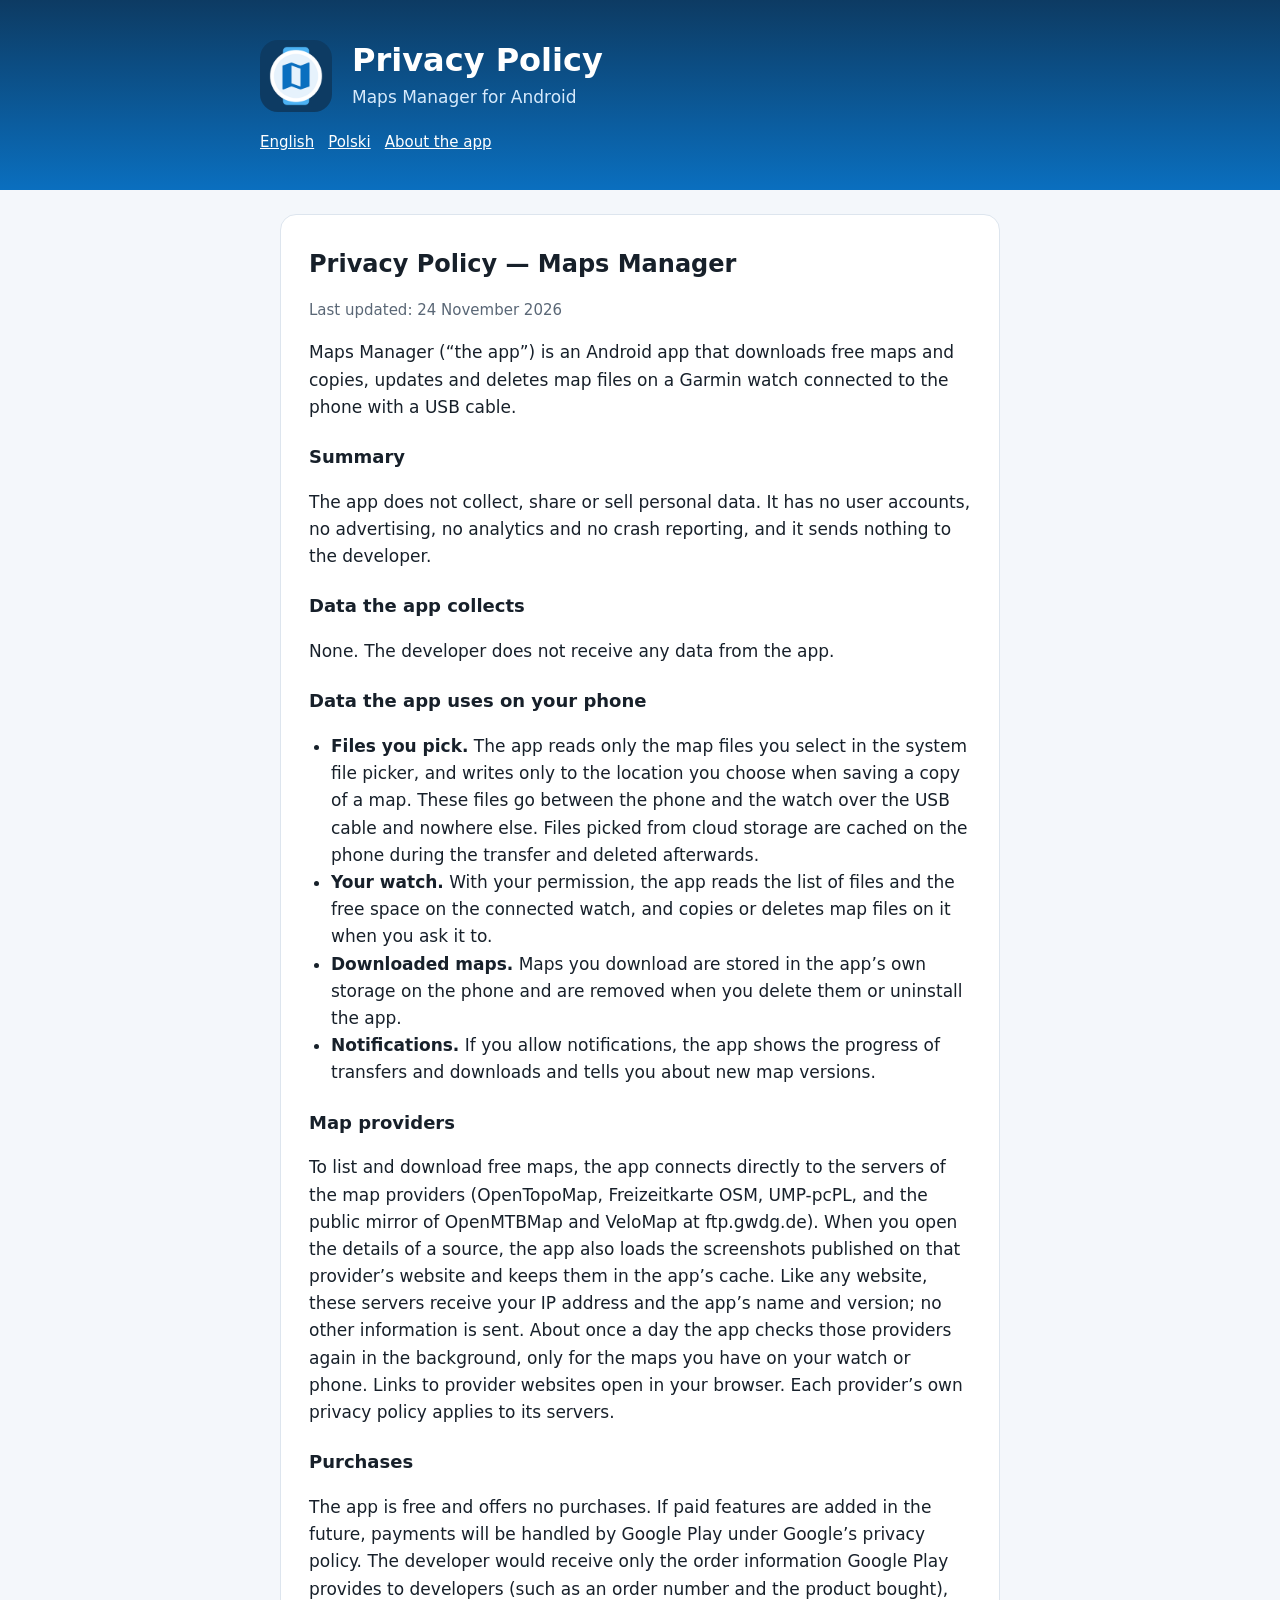
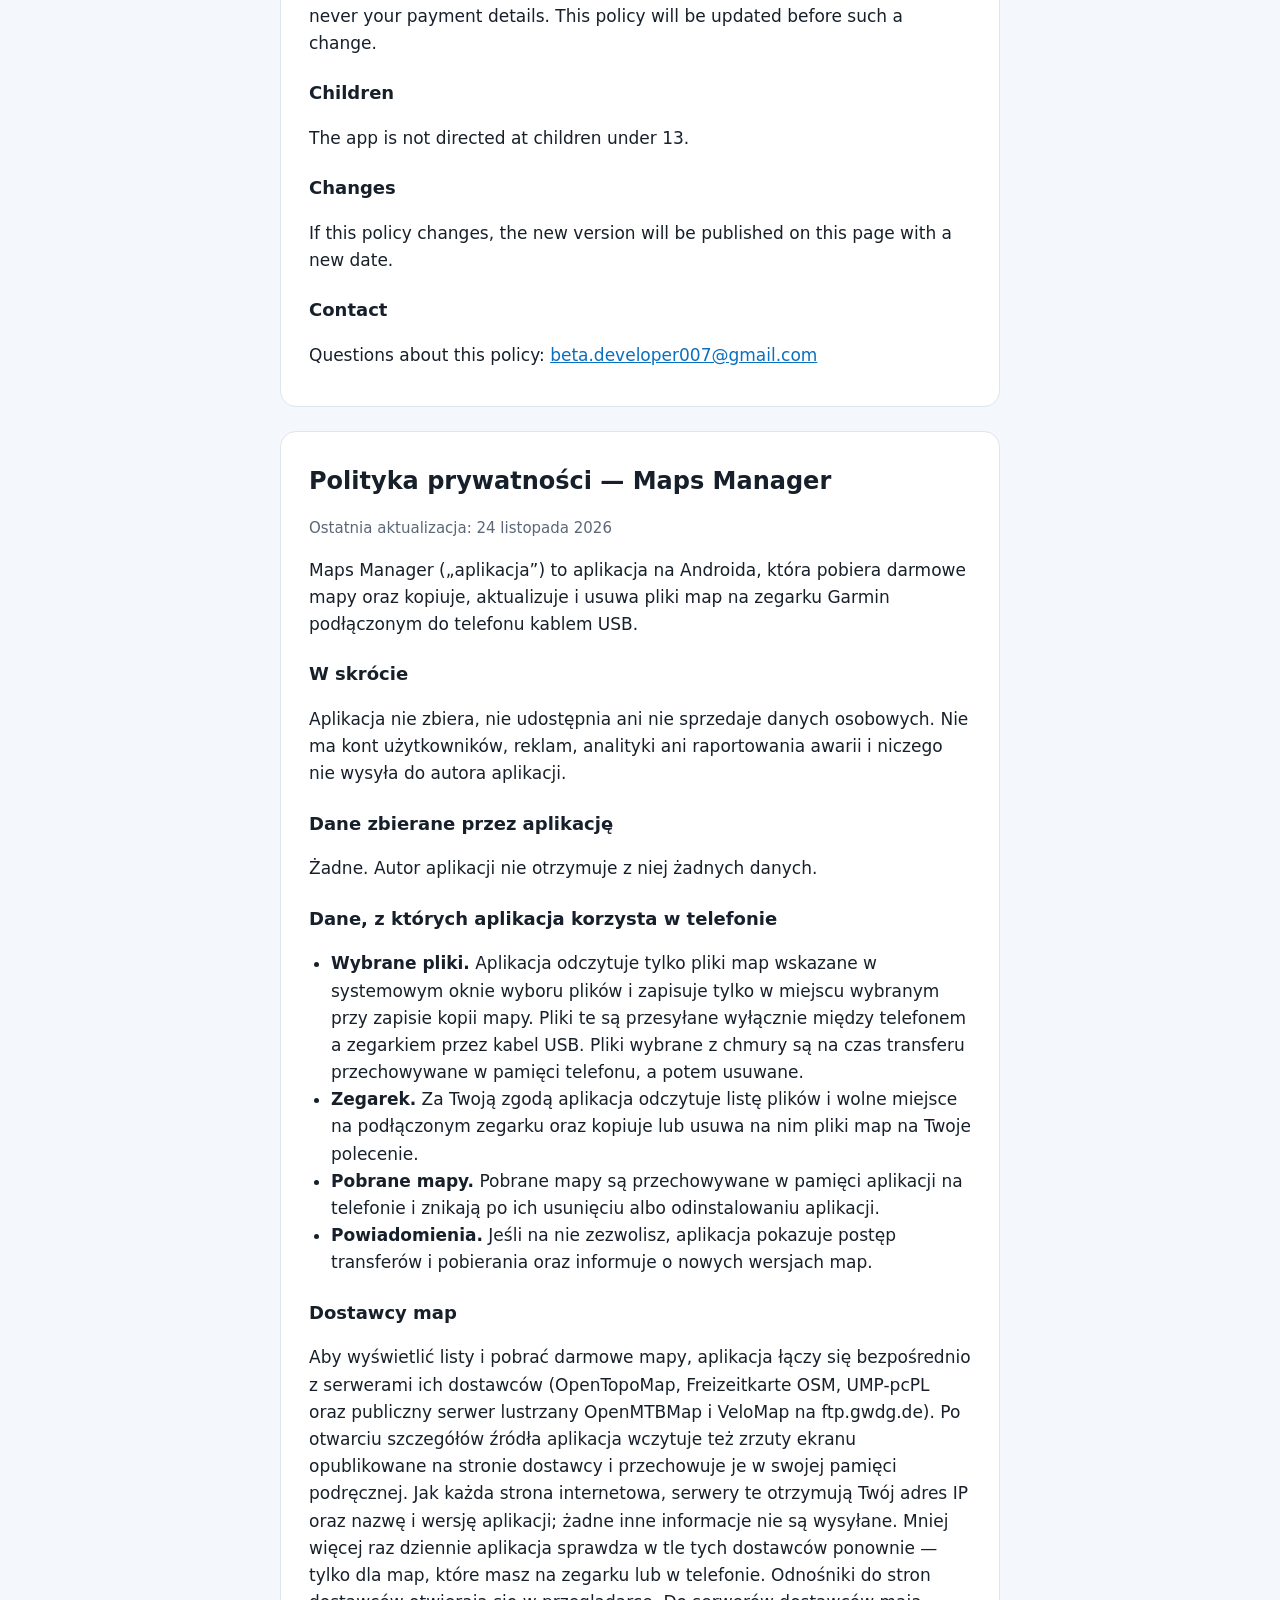
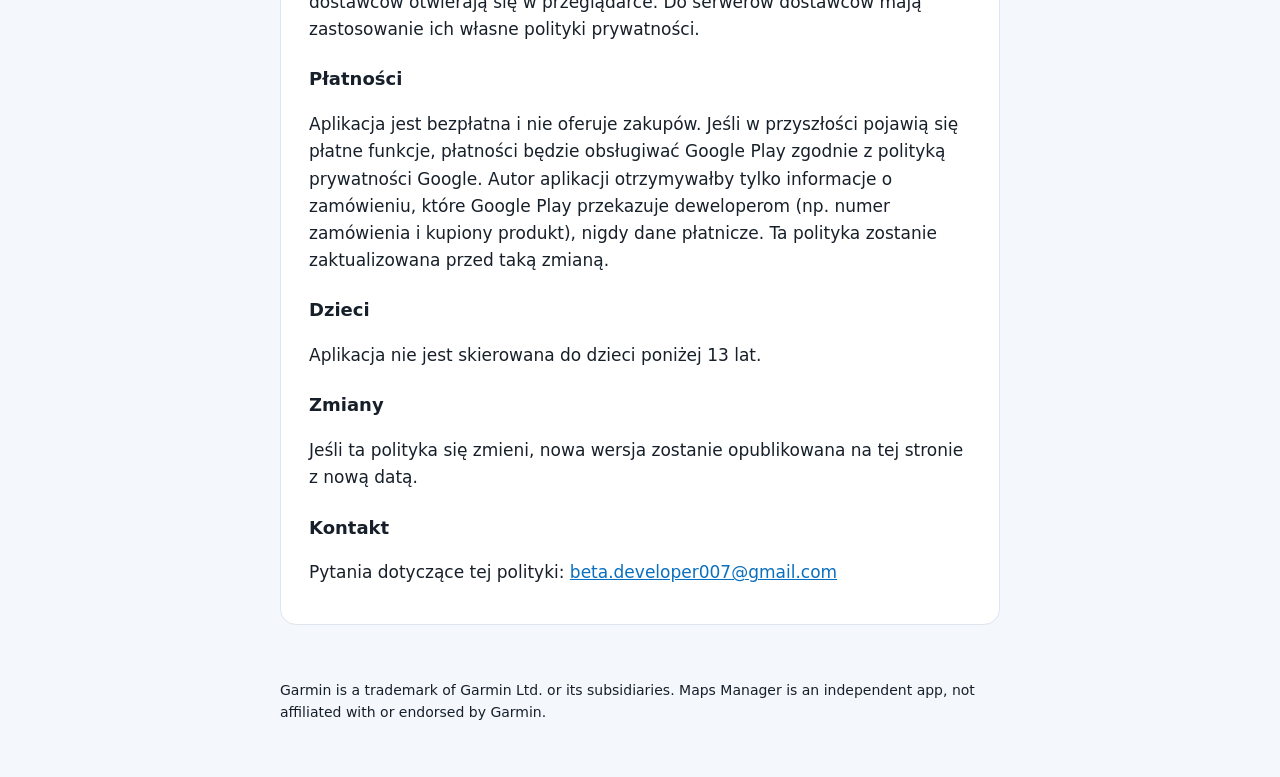
==== privacy/index.html @ bd6fd186 "Add Maps Manager website and privacy policy Co-Authored-By: Claude Opus 5.5 <noreply@anthropic.com>" ====
<!doctype html>
<html lang="en">
<head>
  <meta charset="utf-8">
  <meta name="viewport" content="width=device-width, initial-scale=1">
  <title>Privacy Policy – Maps Manager</title>
  <link rel="icon" href="../favicon.png">
  <link rel="stylesheet" href="../style.css">
</head>
<body>
<header>
  <div class="wrap">
    <div class="brand">
      <img src="../icon.png" alt="">
      <div>
        <h1>Privacy Policy</h1>
        <p>Maps Manager for Android</p>
      </div>
    </div>
    <nav class="lang"><a href="#en">English</a><a href="#pl">Polski</a><a href="../">About the app</a></nav>
  </div>
</header>

<main class="wrap">
  <section id="en" lang="en">
    <h2>Privacy Policy — Maps Manager</h2>
    <p class="date">Last updated: 24 November 2026</p>
    <p>Maps Manager (“the app”) is an Android app that downloads free maps and copies, updates and deletes map
      files on a Garmin watch connected to the phone with a USB cable.</p>

    <h3>Summary</h3>
    <p>The app does not collect, share or sell personal data. It has no user accounts, no advertising, no analytics
      and no crash reporting, and it sends nothing to the developer.</p>

    <h3>Data the app collects</h3>
    <p>None. The developer does not receive any data from the app.</p>

    <h3>Data the app uses on your phone</h3>
    <ul>
      <li><strong>Files you pick.</strong> The app reads only the map files you select in the system file picker,
        and writes only to the location you choose when saving a copy of a map. These files go between the phone and
        the watch over the USB cable and nowhere else. Files picked from cloud storage are cached on the phone during
        the transfer and deleted afterwards.</li>
      <li><strong>Your watch.</strong> With your permission, the app reads the list of files and the free space on the
        connected watch, and copies or deletes map files on it when you ask it to.</li>
      <li><strong>Downloaded maps.</strong> Maps you download are stored in the app’s own storage on the phone and are
        removed when you delete them or uninstall the app.</li>
      <li><strong>Notifications.</strong> If you allow notifications, the app shows the progress of transfers and
        downloads and tells you about new map versions.</li>
    </ul>

    <h3>Map providers</h3>
    <p>To list and download free maps, the app connects directly to the servers of the map providers (OpenTopoMap,
      Freizeitkarte OSM, UMP-pcPL, and the public mirror of OpenMTBMap and VeloMap at ftp.gwdg.de). When you open the
      details of a source, the app also loads the screenshots published on that provider’s website and keeps them in
      the app’s cache. Like any website, these servers receive your IP address and the app’s name and version; no other
      information is sent. About once a day the app checks those providers again in the background, only for the maps
      you have on your watch or phone. Links to provider websites open in your browser. Each provider’s own privacy
      policy applies to its servers.</p>

    <h3>Purchases</h3>
    <p>The app is free and offers no purchases. If paid features are added in the future, payments will be handled by
      Google Play under Google’s privacy policy. The developer would receive only the order information Google Play
      provides to developers (such as an order number and the product bought), never your payment details. This policy
      will be updated before such a change.</p>

    <h3>Children</h3>
    <p>The app is not directed at children under 13.</p>

    <h3>Changes</h3>
    <p>If this policy changes, the new version will be published on this page with a new date.</p>

    <h3>Contact</h3>
    <p>Questions about this policy: <a href="mailto:beta.developer007@gmail.com">beta.developer007@gmail.com</a></p>
  </section>

  <section id="pl" lang="pl">
    <h2>Polityka prywatności — Maps Manager</h2>
    <p class="date">Ostatnia aktualizacja: 24 listopada 2026</p>
    <p>Maps Manager („aplikacja”) to aplikacja na Androida, która pobiera darmowe mapy oraz kopiuje, aktualizuje
      i usuwa pliki map na zegarku Garmin podłączonym do telefonu kablem USB.</p>

    <h3>W skrócie</h3>
    <p>Aplikacja nie zbiera, nie udostępnia ani nie sprzedaje danych osobowych. Nie ma kont użytkowników, reklam,
      analityki ani raportowania awarii i niczego nie wysyła do autora aplikacji.</p>

    <h3>Dane zbierane przez aplikację</h3>
    <p>Żadne. Autor aplikacji nie otrzymuje z niej żadnych danych.</p>

    <h3>Dane, z których aplikacja korzysta w telefonie</h3>
    <ul>
      <li><strong>Wybrane pliki.</strong> Aplikacja odczytuje tylko pliki map wskazane w systemowym oknie wyboru plików
        i zapisuje tylko w miejscu wybranym przy zapisie kopii mapy. Pliki te są przesyłane wyłącznie między telefonem
        a zegarkiem przez kabel USB. Pliki wybrane z chmury są na czas transferu przechowywane w pamięci telefonu,
        a potem usuwane.</li>
      <li><strong>Zegarek.</strong> Za Twoją zgodą aplikacja odczytuje listę plików i wolne miejsce na podłączonym
        zegarku oraz kopiuje lub usuwa na nim pliki map na Twoje polecenie.</li>
      <li><strong>Pobrane mapy.</strong> Pobrane mapy są przechowywane w pamięci aplikacji na telefonie i znikają po ich
        usunięciu albo odinstalowaniu aplikacji.</li>
      <li><strong>Powiadomienia.</strong> Jeśli na nie zezwolisz, aplikacja pokazuje postęp transferów i pobierania oraz
        informuje o nowych wersjach map.</li>
    </ul>

    <h3>Dostawcy map</h3>
    <p>Aby wyświetlić listy i pobrać darmowe mapy, aplikacja łączy się bezpośrednio z serwerami ich dostawców
      (OpenTopoMap, Freizeitkarte OSM, UMP-pcPL oraz publiczny serwer lustrzany OpenMTBMap i VeloMap na ftp.gwdg.de).
      Po otwarciu szczegółów źródła aplikacja wczytuje też zrzuty ekranu opublikowane na stronie dostawcy
      i przechowuje je w swojej pamięci podręcznej. Jak każda strona internetowa, serwery te otrzymują Twój adres IP
      oraz nazwę i wersję aplikacji; żadne inne informacje nie są wysyłane. Mniej więcej raz dziennie aplikacja
      sprawdza w tle tych dostawców ponownie — tylko dla map, które masz na zegarku lub w telefonie. Odnośniki do
      stron dostawców otwierają się w przeglądarce. Do serwerów dostawców mają zastosowanie ich własne polityki
      prywatności.</p>

    <h3>Płatności</h3>
    <p>Aplikacja jest bezpłatna i nie oferuje zakupów. Jeśli w przyszłości pojawią się płatne funkcje, płatności będzie
      obsługiwać Google Play zgodnie z polityką prywatności Google. Autor aplikacji otrzymywałby tylko informacje
      o zamówieniu, które Google Play przekazuje deweloperom (np. numer zamówienia i kupiony produkt), nigdy dane
      płatnicze. Ta polityka zostanie zaktualizowana przed taką zmianą.</p>

    <h3>Dzieci</h3>
    <p>Aplikacja nie jest skierowana do dzieci poniżej 13 lat.</p>

    <h3>Zmiany</h3>
    <p>Jeśli ta polityka się zmieni, nowa wersja zostanie opublikowana na tej stronie z nową datą.</p>

    <h3>Kontakt</h3>
    <p>Pytania dotyczące tej polityki: <a href="mailto:beta.developer007@gmail.com">beta.developer007@gmail.com</a></p>
  </section>
</main>

<footer class="wrap">
  <p>Garmin is a trademark of Garmin Ltd. or its subsidiaries. Maps Manager is an independent app, not affiliated with
    or endorsed by Garmin.</p>
</footer>
</body>
</html>
---- style.css ----
:root {
  --bg: #f4f7fb;
  --card: #ffffff;
  --text: #17202a;
  --muted: #5a6776;
  --accent: #0a6fbf;
  --line: #dde5ee;
  color-scheme: light dark;
}

@media (prefers-color-scheme: dark) {
  :root {
    --bg: #0e141b;
    --card: #17202a;
    --text: #e8eef5;
    --muted: #9aa8b7;
    --accent: #6cb8f5;
    --line: #2a3644;
  }
}

* { box-sizing: border-box; }

body {
  margin: 0;
  background: var(--bg);
  color: var(--text);
  font: 17px/1.6 system-ui, -apple-system, "Segoe UI", Roboto, "Noto Sans", sans-serif;
}

header {
  background: linear-gradient(180deg, #0d3b63, #0a6fbf);
  color: #fff;
  padding: 40px 20px 36px;
}

header .brand { display: flex; align-items: center; gap: 20px; }
header img { width: 72px; height: 72px; border-radius: 18px; flex: none; }
header h1 { margin: 0; font-size: 32px; line-height: 1.2; }
header p { margin: 4px 0 0; color: #d6eafc; }
header a { color: #fff; }

.wrap { max-width: 760px; margin: 0 auto; }

nav.lang { margin-top: 18px; font-size: 15px; }
nav.lang a { color: #fff; margin-right: 14px; }

main { padding: 24px 20px 8px; }

section {
  background: var(--card);
  border: 1px solid var(--line);
  border-radius: 16px;
  padding: 8px 28px 20px;
  margin-bottom: 24px;
}

h2 { font-size: 24px; margin: 22px 0 8px; }
h3 { font-size: 18px; margin: 22px 0 4px; }
p, li { color: var(--text); }
.muted, .date { color: var(--muted); font-size: 15px; }
ul { padding-left: 22px; }
a { color: var(--accent); }

footer {
  padding: 8px 20px 40px;
  color: var(--muted);
  font-size: 14px;
}
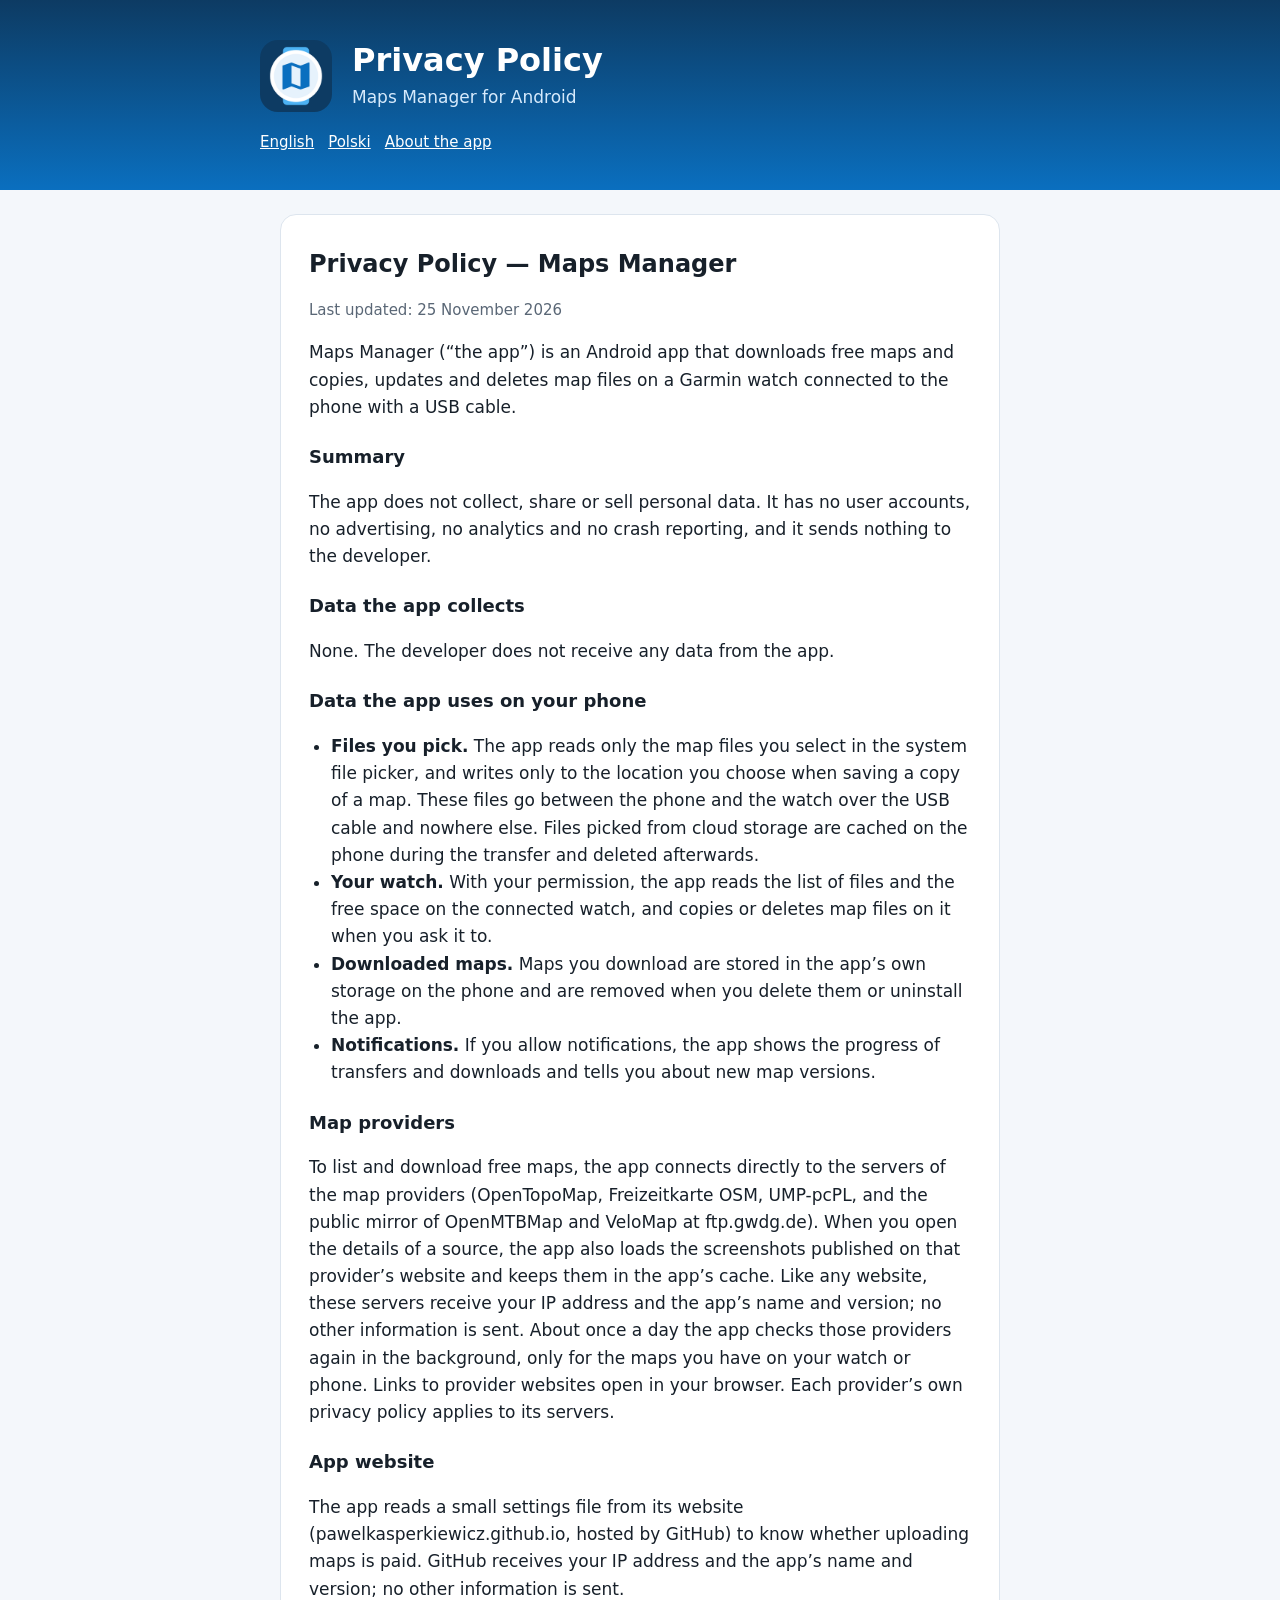
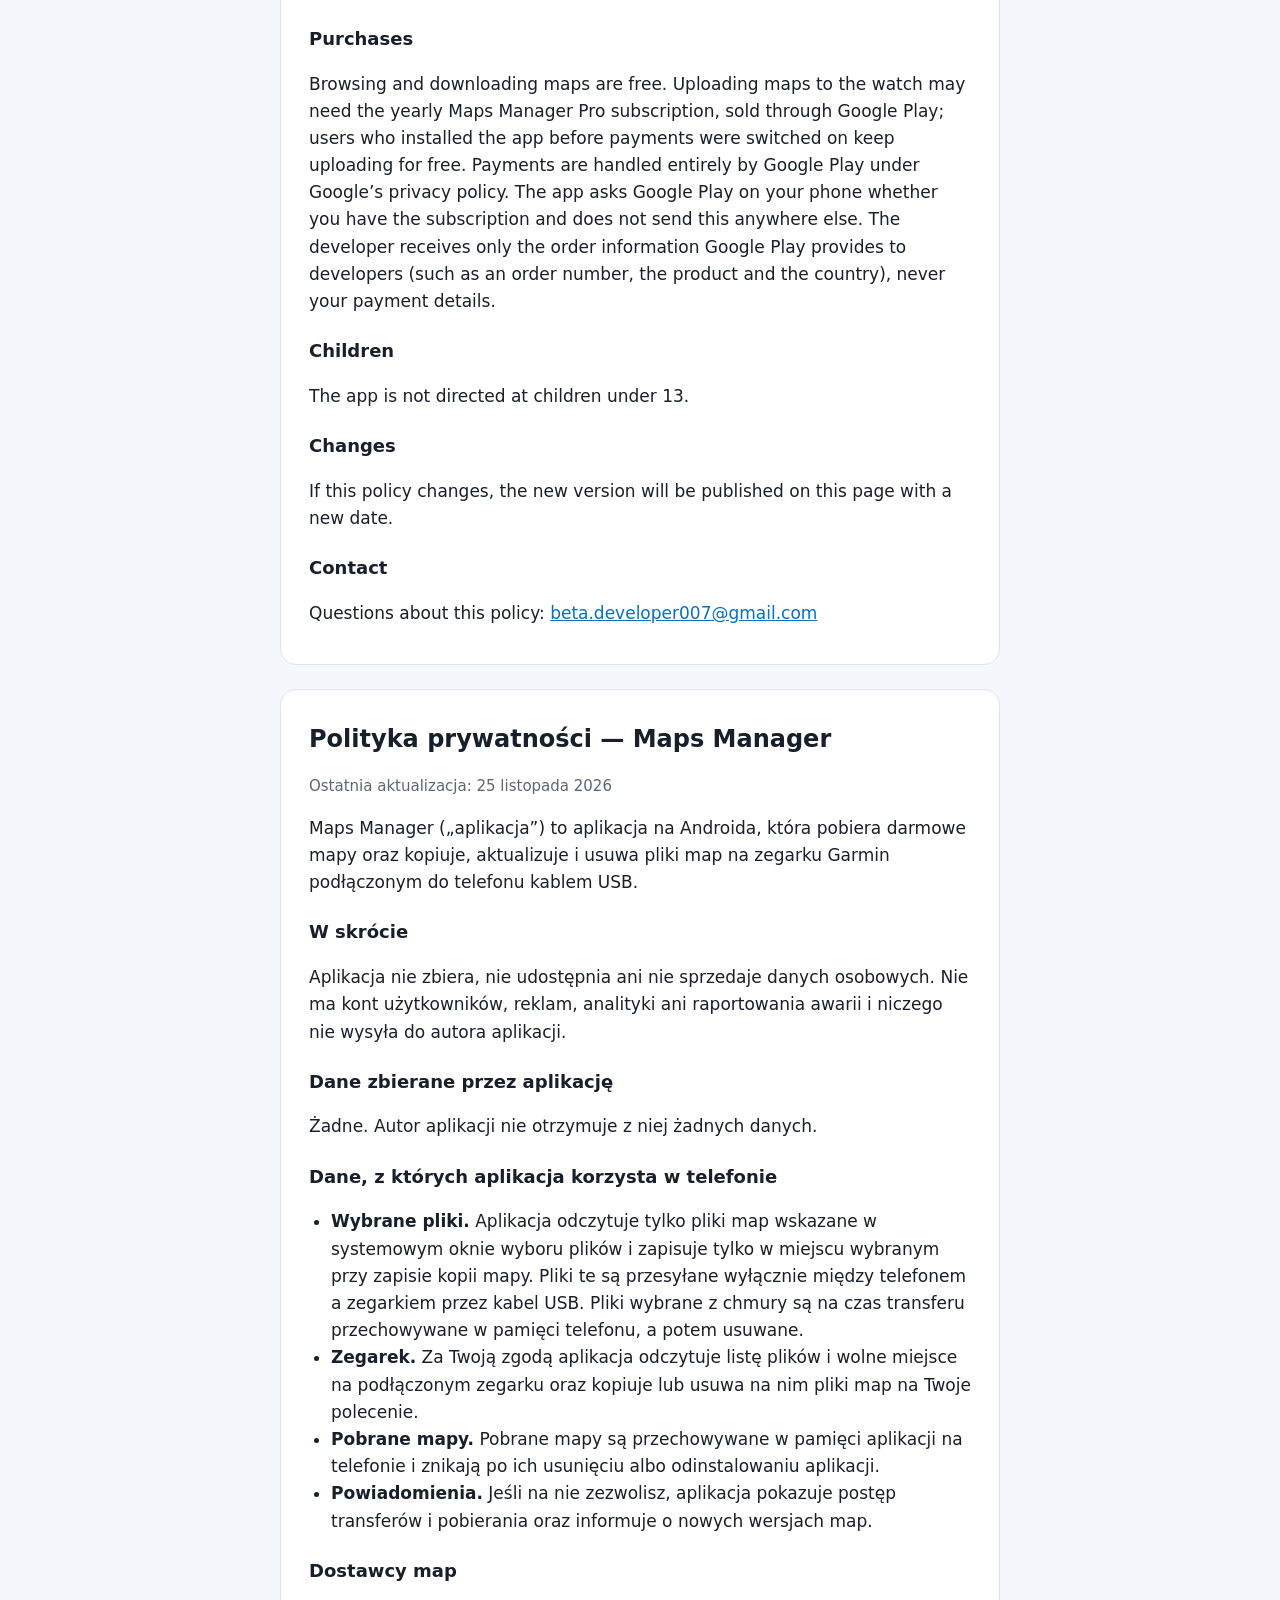
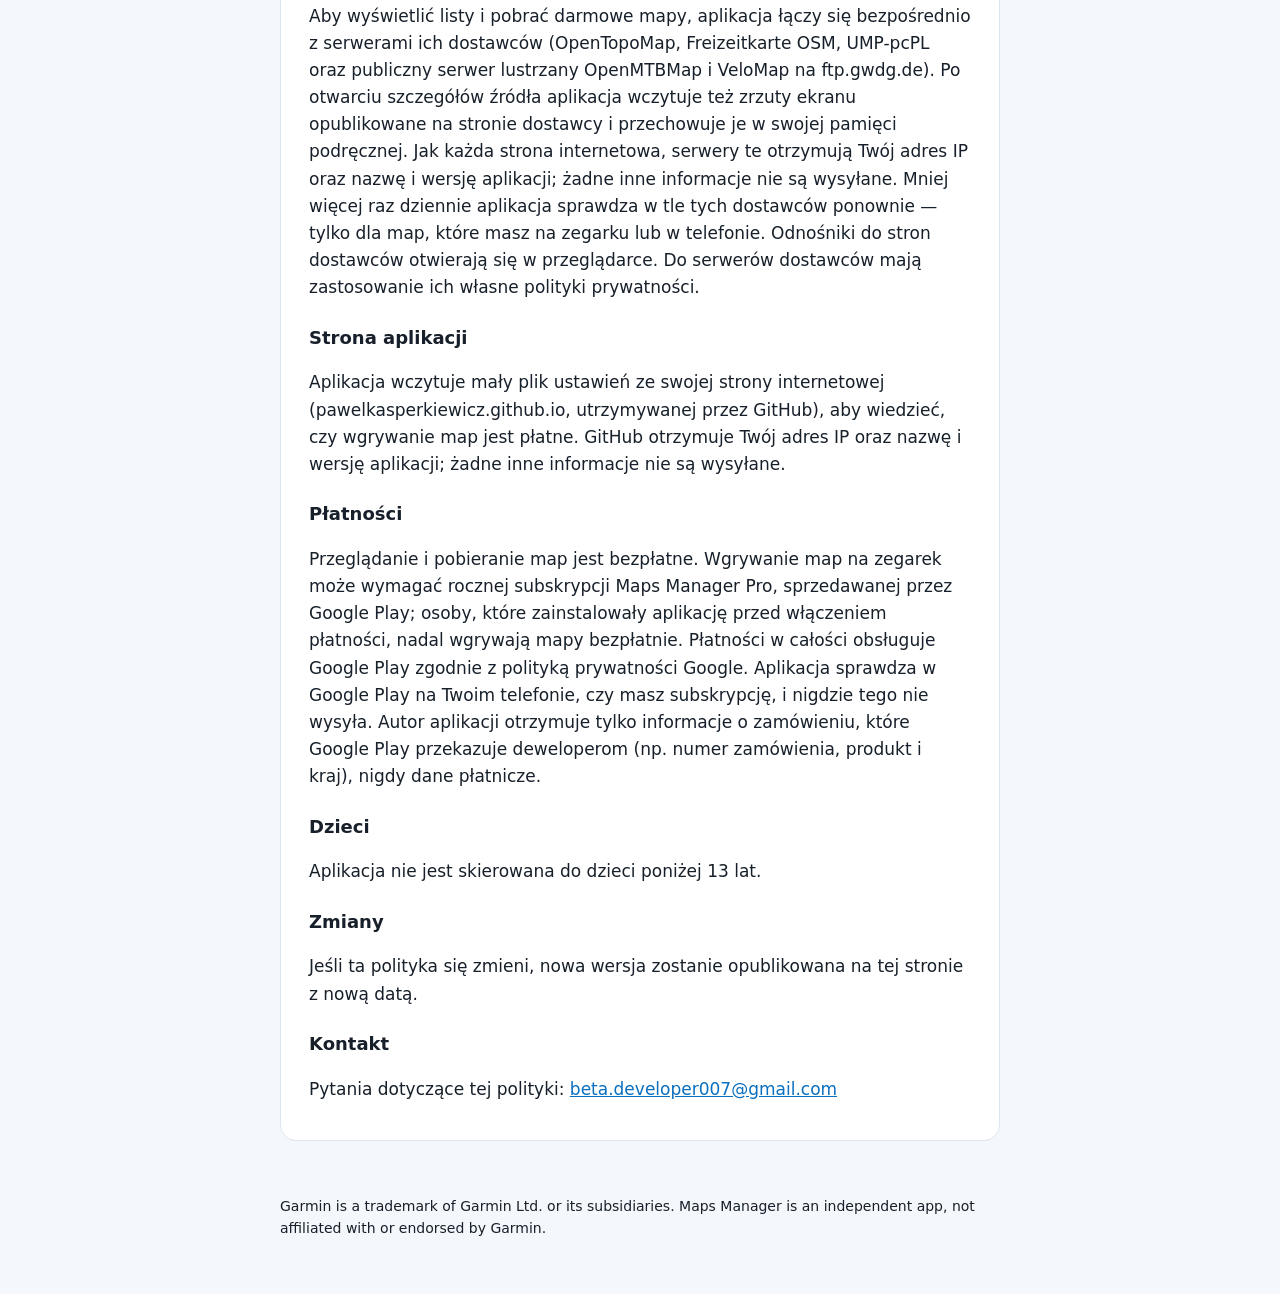
==== commit 9aaba42e: "Describe the settings file and the subscription in the privacy policy Co-Authored-By: Claude Opus 5." ====
--- a/privacy/index.html
+++ b/privacy/index.html
@@ -24,7 +24,7 @@
 <main class="wrap">
   <section id="en" lang="en">
     <h2>Privacy Policy — Maps Manager</h2>
-    <p class="date">Last updated: 24 November 2026</p>
+    <p class="date">Last updated: 25 November 2026</p>
     <p>Maps Manager (“the app”) is an Android app that downloads free maps and copies, updates and deletes map
       files on a Garmin watch connected to the phone with a USB cable.</p>
 
@@ -58,11 +58,11 @@
       you have on your watch or phone. Links to provider websites open in your browser. Each provider’s own privacy
       policy applies to its servers.</p>
 
+    <h3>App website</h3>
+    <p>The app reads a small settings file from its website (pawelkasperkiewicz.github.io, hosted by GitHub) to know whether uploading maps is paid. GitHub receives your IP address and the app’s name and version; no other information is sent.</p>
+
     <h3>Purchases</h3>
-    <p>The app is free and offers no purchases. If paid features are added in the future, payments will be handled by
-      Google Play under Google’s privacy policy. The developer would receive only the order information Google Play
-      provides to developers (such as an order number and the product bought), never your payment details. This policy
-      will be updated before such a change.</p>
+    <p>Browsing and downloading maps are free. Uploading maps to the watch may need the yearly Maps Manager Pro subscription, sold through Google Play; users who installed the app before payments were switched on keep uploading for free. Payments are handled entirely by Google Play under Google’s privacy policy. The app asks Google Play on your phone whether you have the subscription and does not send this anywhere else. The developer receives only the order information Google Play provides to developers (such as an order number, the product and the country), never your payment details.</p>
 
     <h3>Children</h3>
     <p>The app is not directed at children under 13.</p>
@@ -76,7 +76,7 @@
 
   <section id="pl" lang="pl">
     <h2>Polityka prywatności — Maps Manager</h2>
-    <p class="date">Ostatnia aktualizacja: 24 listopada 2026</p>
+    <p class="date">Ostatnia aktualizacja: 25 listopada 2026</p>
     <p>Maps Manager („aplikacja”) to aplikacja na Androida, która pobiera darmowe mapy oraz kopiuje, aktualizuje
       i usuwa pliki map na zegarku Garmin podłączonym do telefonu kablem USB.</p>
 
@@ -111,11 +111,11 @@
       stron dostawców otwierają się w przeglądarce. Do serwerów dostawców mają zastosowanie ich własne polityki
       prywatności.</p>
 
+    <h3>Strona aplikacji</h3>
+    <p>Aplikacja wczytuje mały plik ustawień ze swojej strony internetowej (pawelkasperkiewicz.github.io, utrzymywanej przez GitHub), aby wiedzieć, czy wgrywanie map jest płatne. GitHub otrzymuje Twój adres IP oraz nazwę i wersję aplikacji; żadne inne informacje nie są wysyłane.</p>
+
     <h3>Płatności</h3>
-    <p>Aplikacja jest bezpłatna i nie oferuje zakupów. Jeśli w przyszłości pojawią się płatne funkcje, płatności będzie
-      obsługiwać Google Play zgodnie z polityką prywatności Google. Autor aplikacji otrzymywałby tylko informacje
-      o zamówieniu, które Google Play przekazuje deweloperom (np. numer zamówienia i kupiony produkt), nigdy dane
-      płatnicze. Ta polityka zostanie zaktualizowana przed taką zmianą.</p>
+    <p>Przeglądanie i pobieranie map jest bezpłatne. Wgrywanie map na zegarek może wymagać rocznej subskrypcji Maps Manager Pro, sprzedawanej przez Google Play; osoby, które zainstalowały aplikację przed włączeniem płatności, nadal wgrywają mapy bezpłatnie. Płatności w całości obsługuje Google Play zgodnie z polityką prywatności Google. Aplikacja sprawdza w Google Play na Twoim telefonie, czy masz subskrypcję, i nigdzie tego nie wysyła. Autor aplikacji otrzymuje tylko informacje o zamówieniu, które Google Play przekazuje deweloperom (np. numer zamówienia, produkt i kraj), nigdy dane płatnicze.</p>
 
     <h3>Dzieci</h3>
     <p>Aplikacja nie jest skierowana do dzieci poniżej 13 lat.</p>
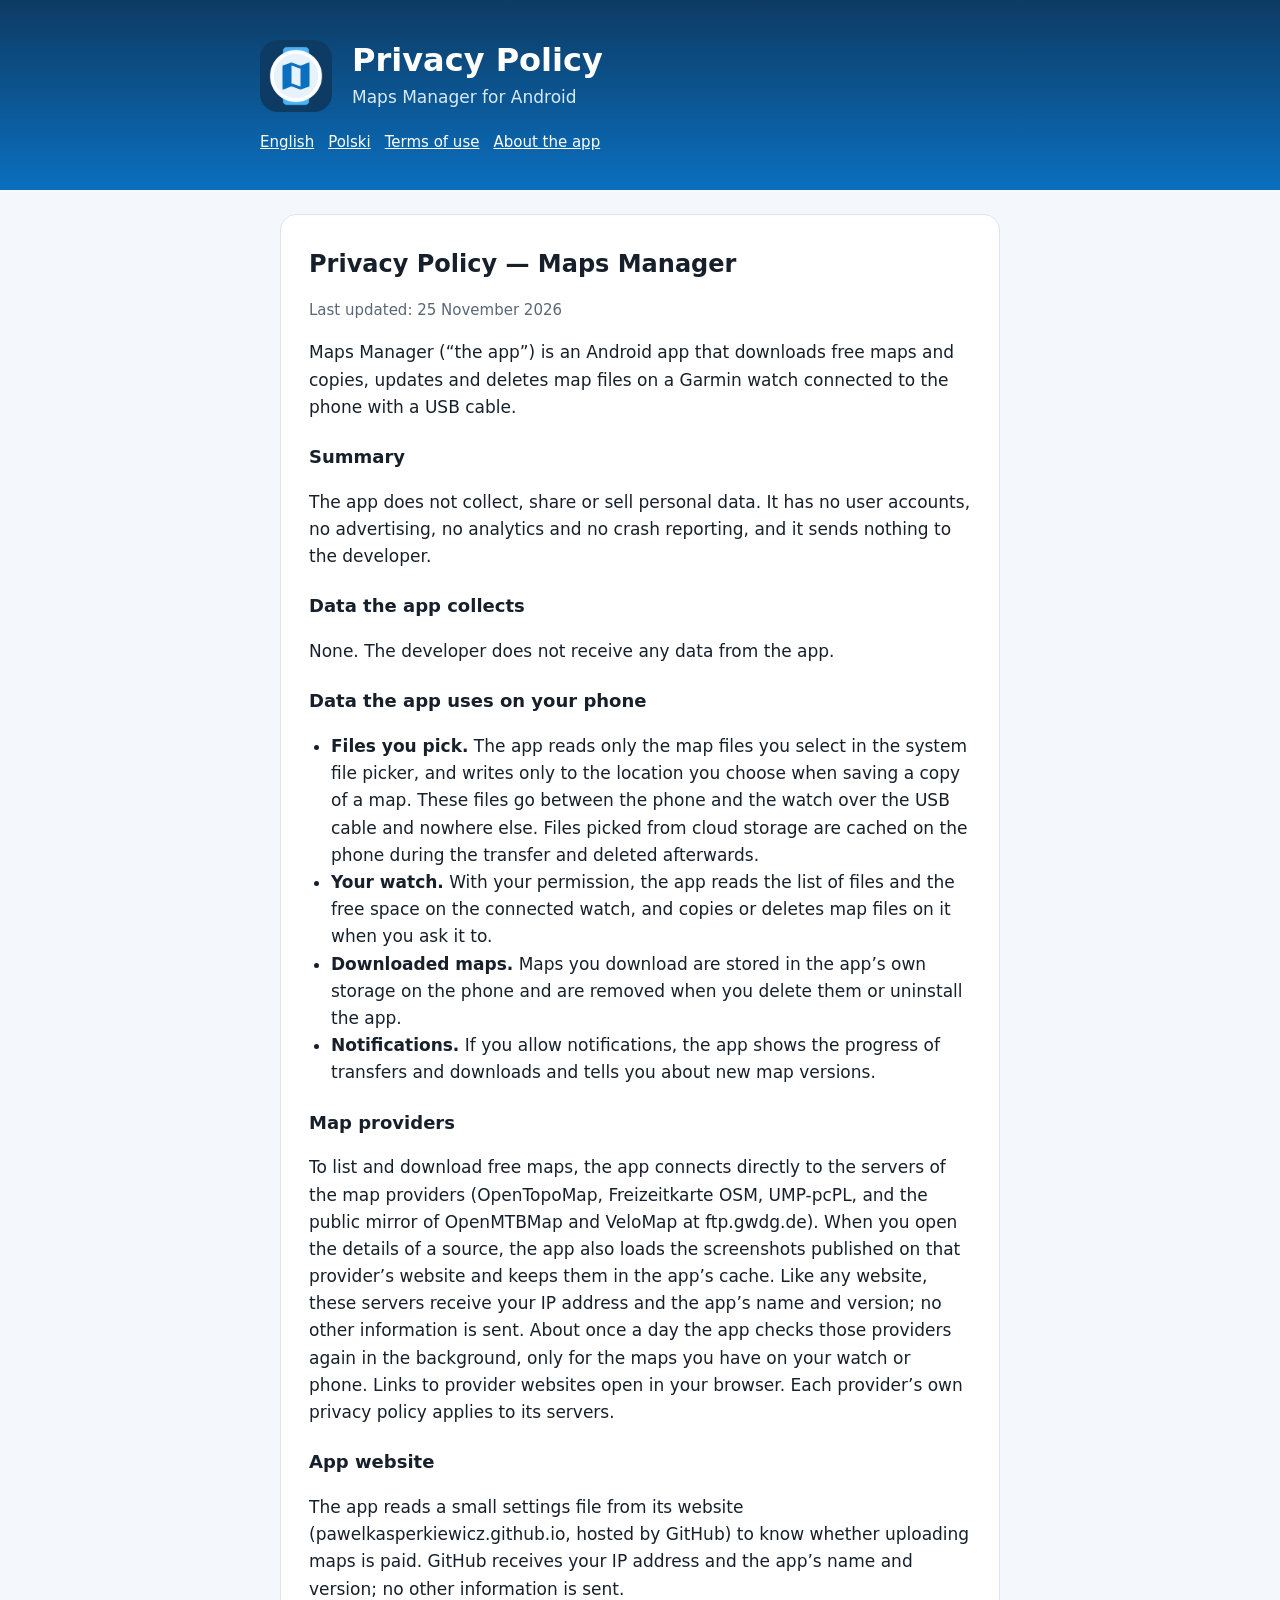
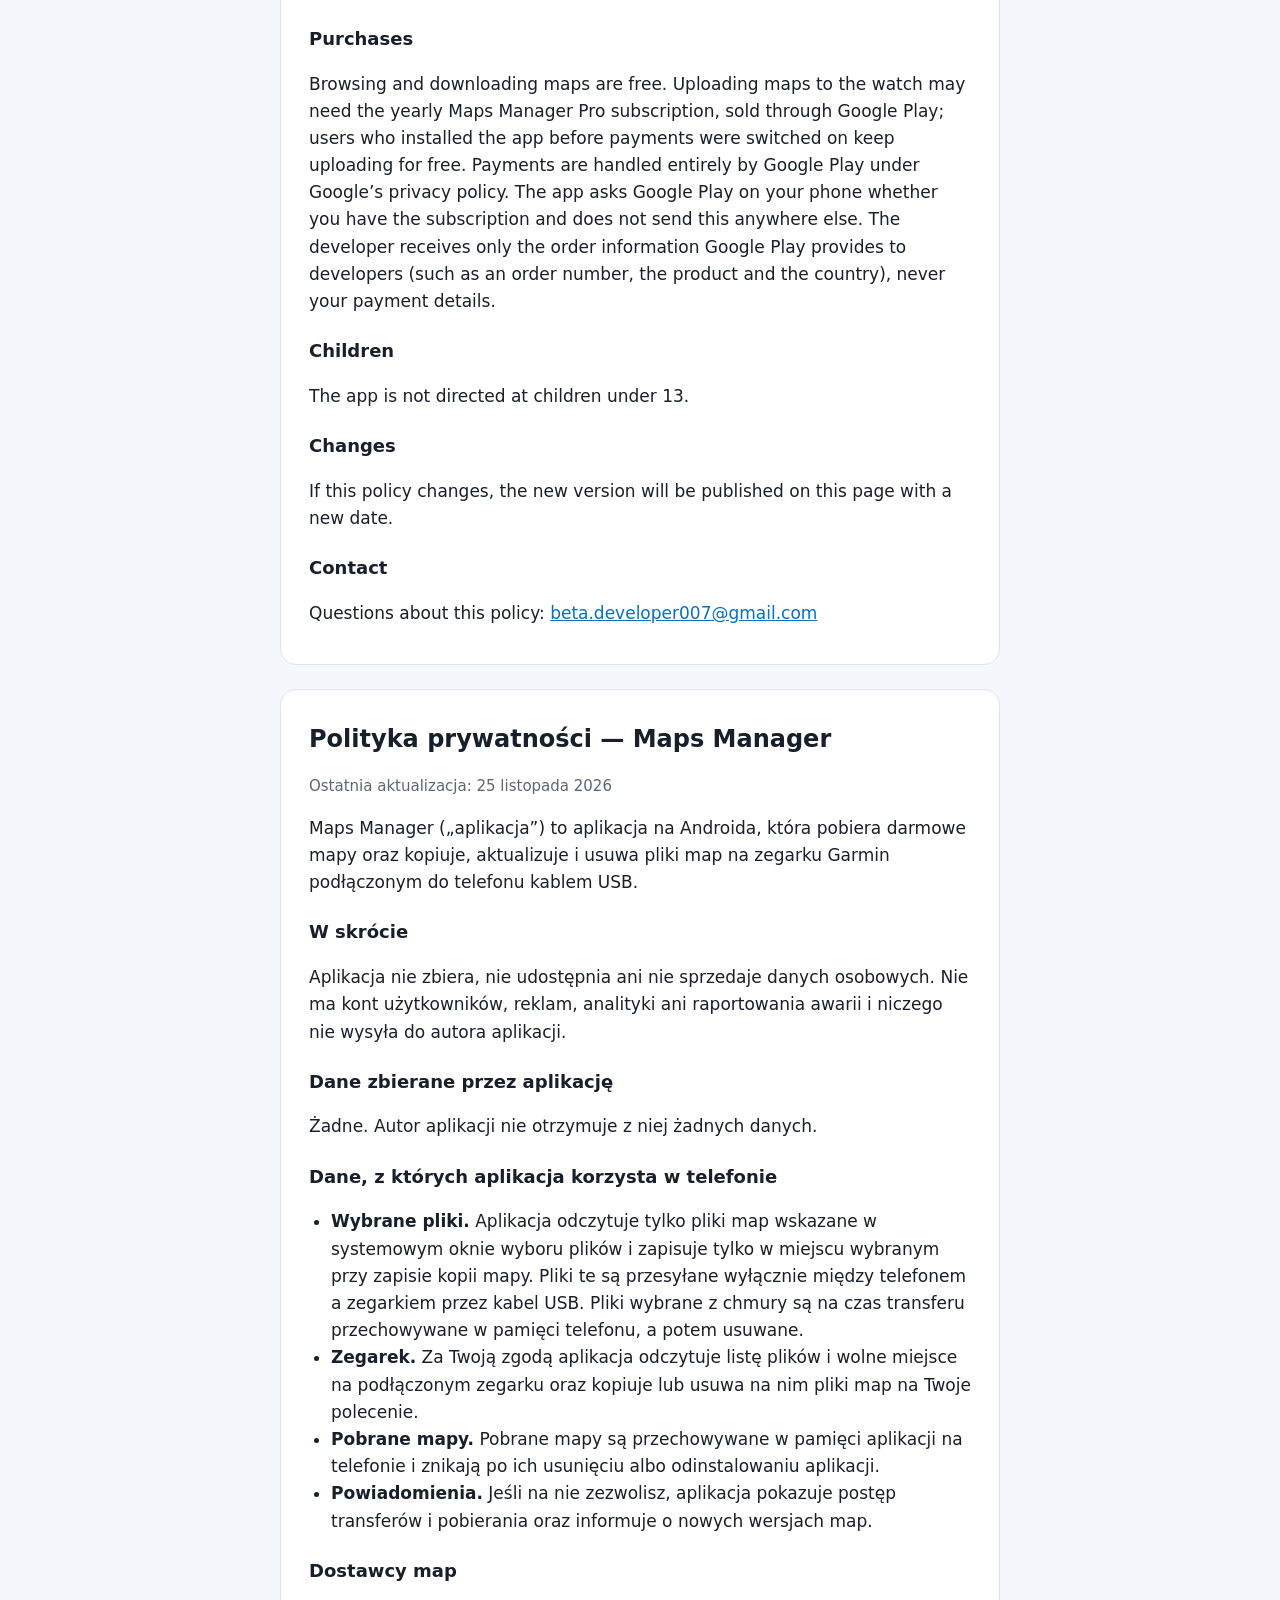
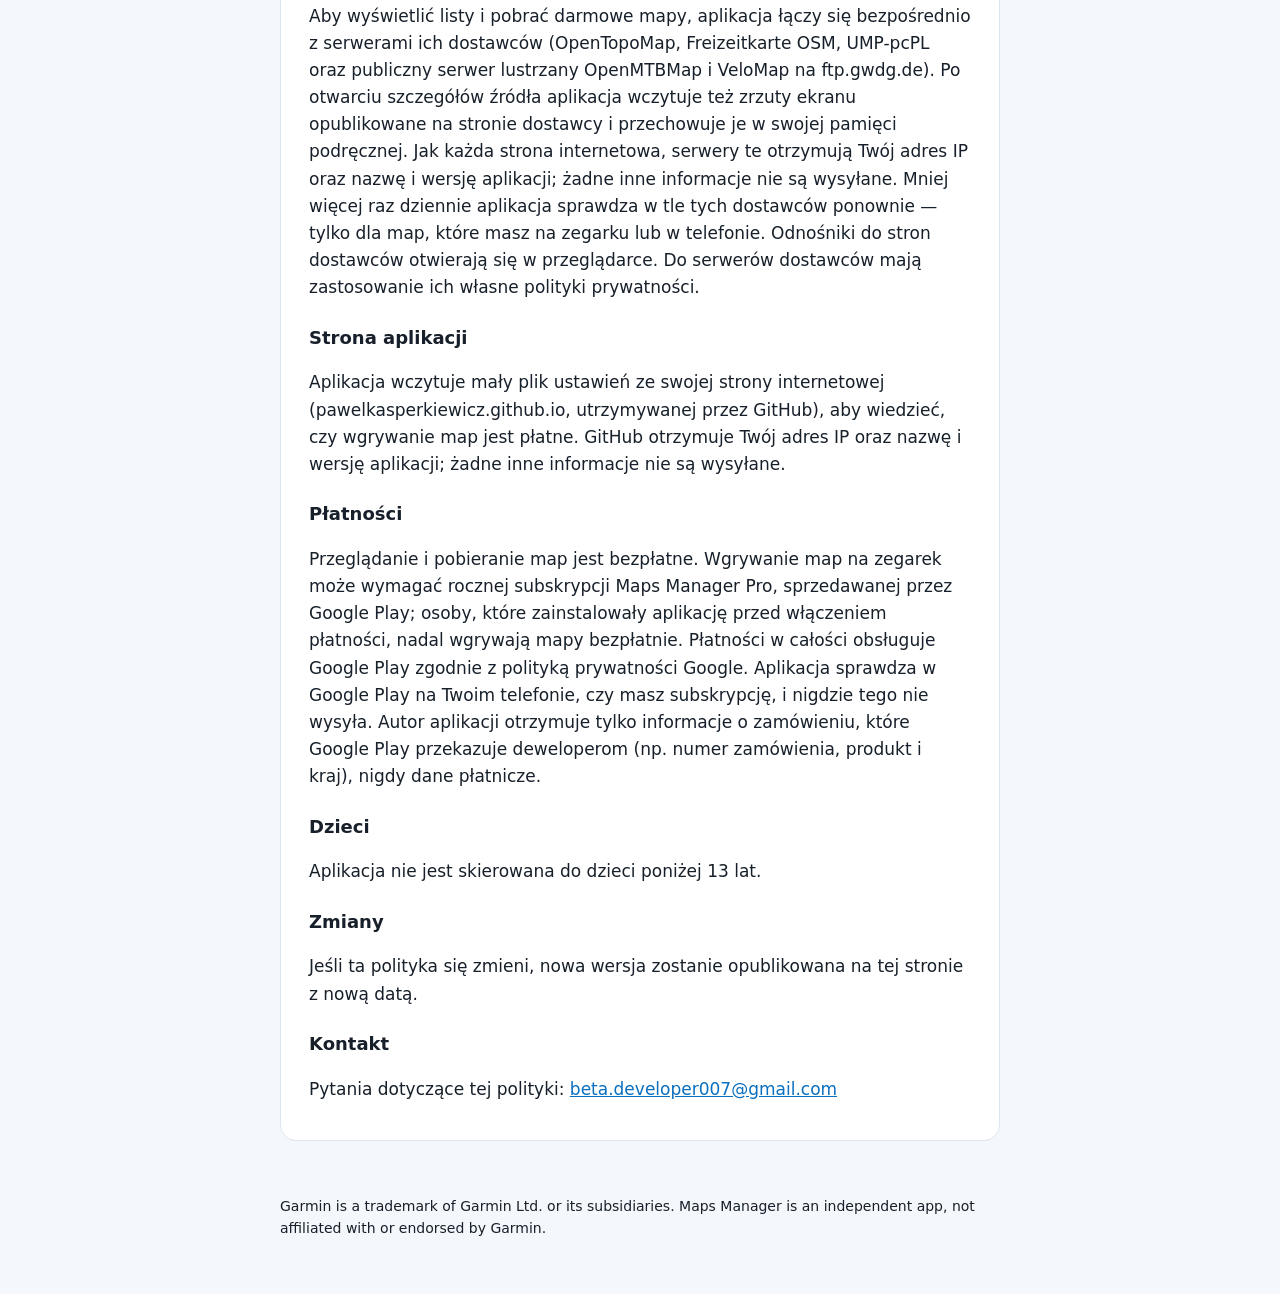
==== commit 4f91c771: "Add terms of use Co-Authored-By: Claude Opus 5.5 <noreply@anthropic.com>" ====
--- a/privacy/index.html
+++ b/privacy/index.html
@@ -17,7 +17,7 @@
         <p>Maps Manager for Android</p>
       </div>
     </div>
-    <nav class="lang"><a href="#en">English</a><a href="#pl">Polski</a><a href="../">About the app</a></nav>
+    <nav class="lang"><a href="#en">English</a><a href="#pl">Polski</a><a href="../terms/">Terms of use</a><a href="../">About the app</a></nav>
   </div>
 </header>
 
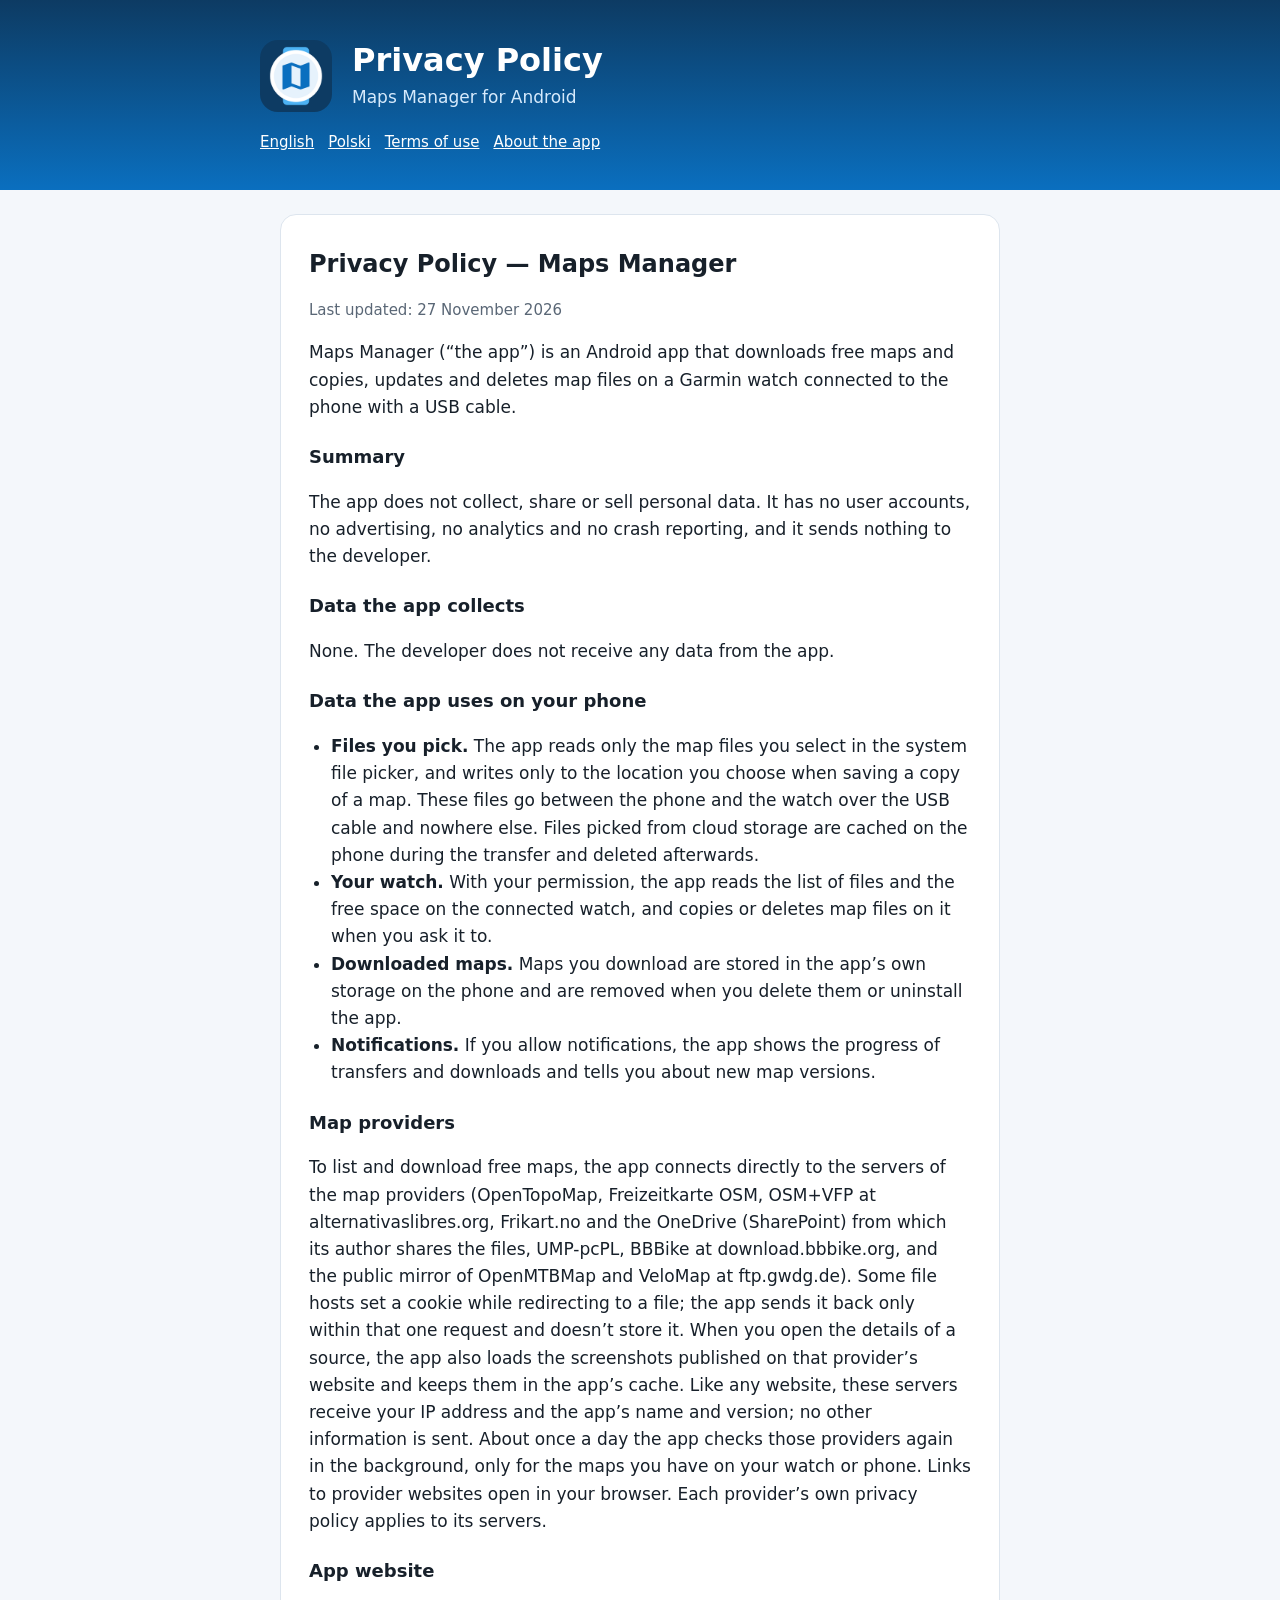
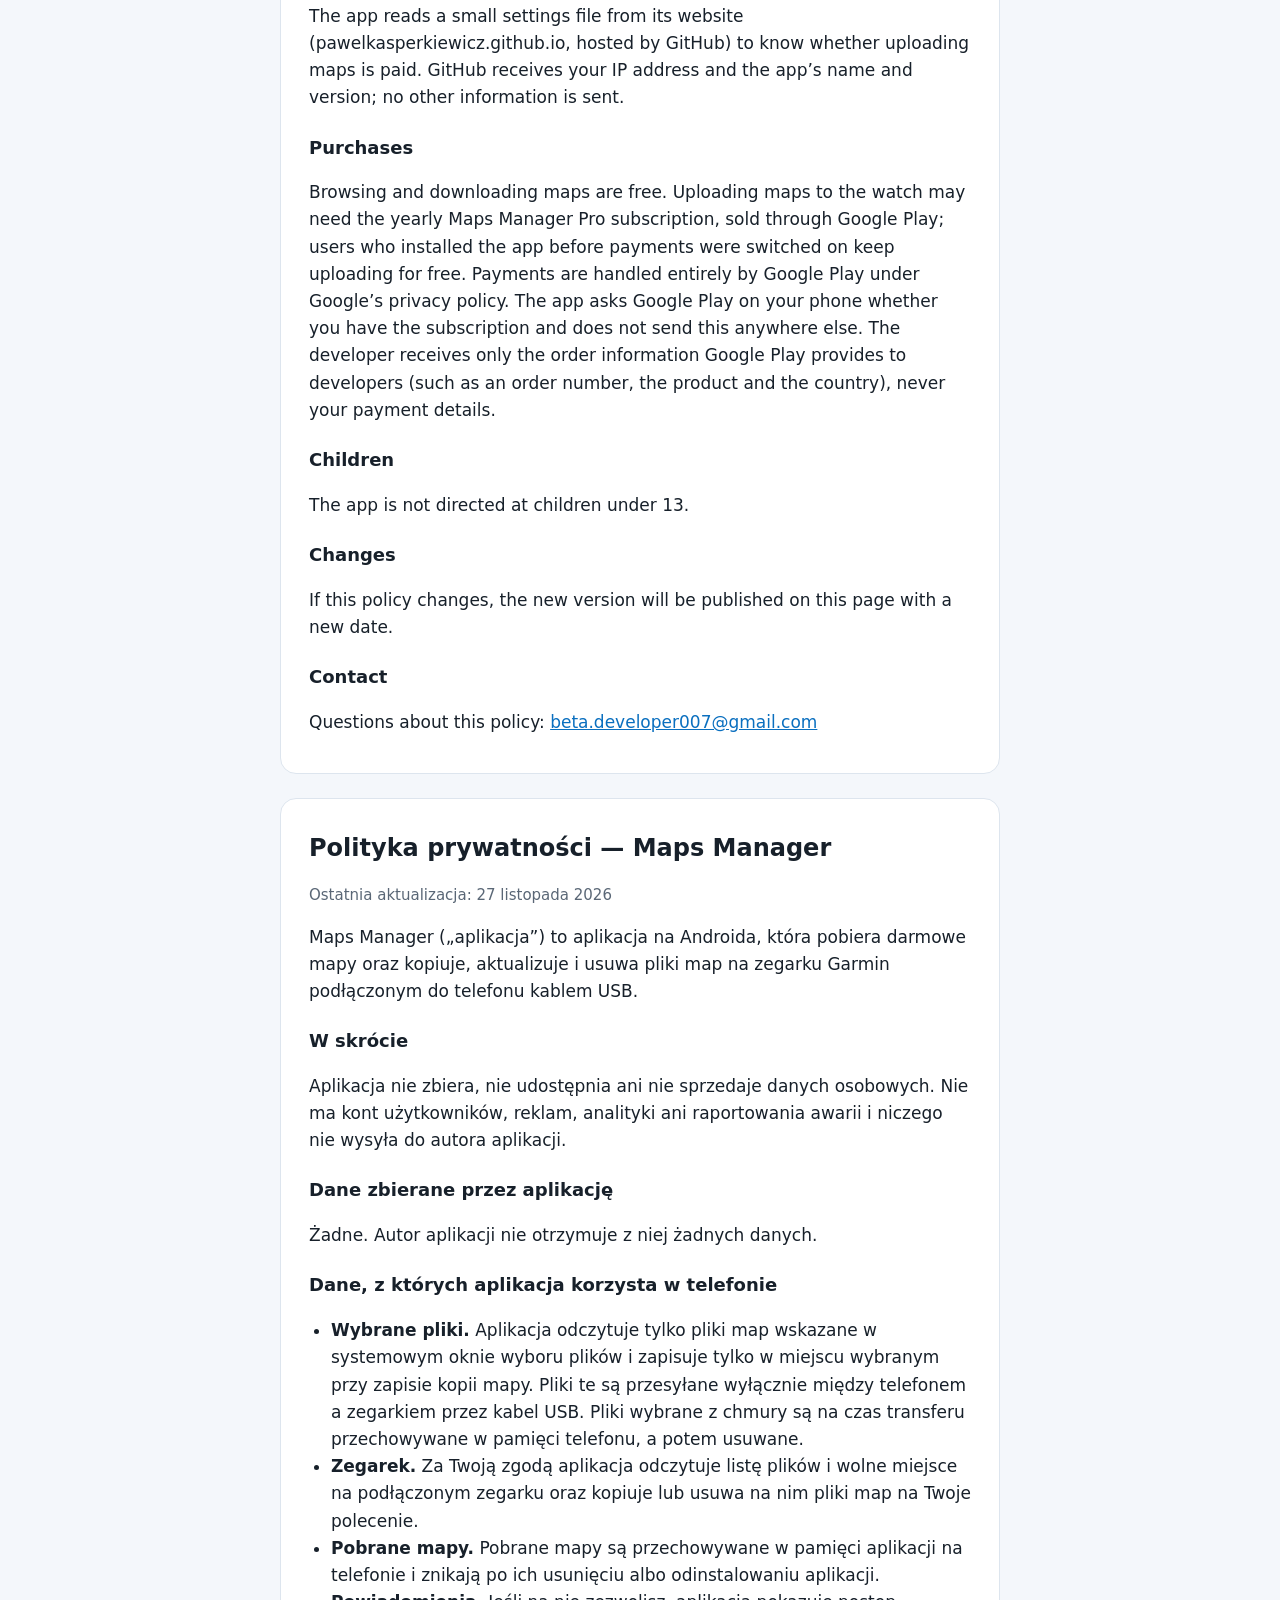
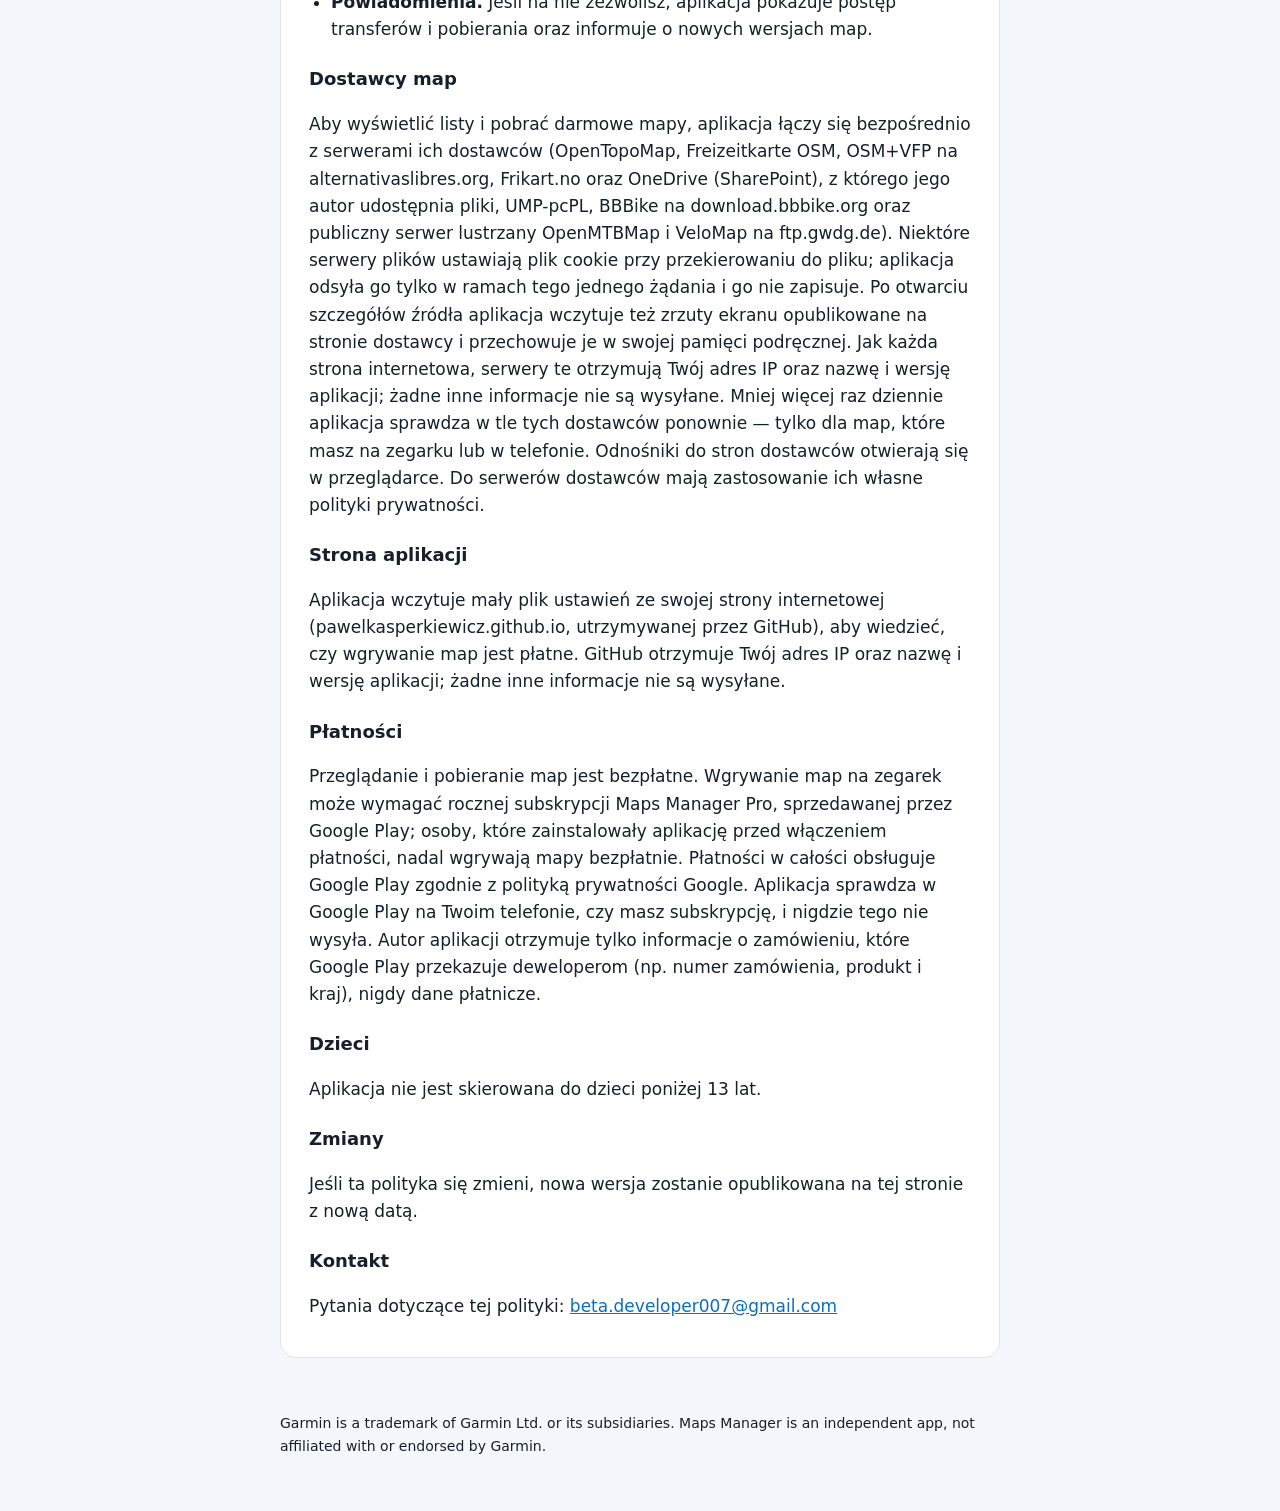
==== commit 489ea0f9: "List the OSM+VFP, Frikart.no and BBBike servers in the privacy policy Co-Authored-By: Claude Opus 5." ====
--- a/privacy/index.html
+++ b/privacy/index.html
@@ -24,7 +24,7 @@
 <main class="wrap">
   <section id="en" lang="en">
     <h2>Privacy Policy — Maps Manager</h2>
-    <p class="date">Last updated: 25 November 2026</p>
+    <p class="date">Last updated: 27 November 2026</p>
     <p>Maps Manager (“the app”) is an Android app that downloads free maps and copies, updates and deletes map
       files on a Garmin watch connected to the phone with a USB cable.</p>
 
@@ -50,8 +50,7 @@
     </ul>
 
     <h3>Map providers</h3>
-    <p>To list and download free maps, the app connects directly to the servers of the map providers (OpenTopoMap,
-      Freizeitkarte OSM, UMP-pcPL, and the public mirror of OpenMTBMap and VeloMap at ftp.gwdg.de). When you open the
+    <p>To list and download free maps, the app connects directly to the servers of the map providers (OpenTopoMap, Freizeitkarte OSM, OSM+VFP at alternativaslibres.org, Frikart.no and the OneDrive (SharePoint) from which its author shares the files, UMP-pcPL, BBBike at download.bbbike.org, and the public mirror of OpenMTBMap and VeloMap at ftp.gwdg.de). Some file hosts set a cookie while redirecting to a file; the app sends it back only within that one request and doesn’t store it. When you open the
       details of a source, the app also loads the screenshots published on that provider’s website and keeps them in
       the app’s cache. Like any website, these servers receive your IP address and the app’s name and version; no other
       information is sent. About once a day the app checks those providers again in the background, only for the maps
@@ -76,7 +75,7 @@
 
   <section id="pl" lang="pl">
     <h2>Polityka prywatności — Maps Manager</h2>
-    <p class="date">Ostatnia aktualizacja: 25 listopada 2026</p>
+    <p class="date">Ostatnia aktualizacja: 27 listopada 2026</p>
     <p>Maps Manager („aplikacja”) to aplikacja na Androida, która pobiera darmowe mapy oraz kopiuje, aktualizuje
       i usuwa pliki map na zegarku Garmin podłączonym do telefonu kablem USB.</p>
 
@@ -103,7 +102,7 @@
 
     <h3>Dostawcy map</h3>
     <p>Aby wyświetlić listy i pobrać darmowe mapy, aplikacja łączy się bezpośrednio z serwerami ich dostawców
-      (OpenTopoMap, Freizeitkarte OSM, UMP-pcPL oraz publiczny serwer lustrzany OpenMTBMap i VeloMap na ftp.gwdg.de).
+      (OpenTopoMap, Freizeitkarte OSM, OSM+VFP na alternativaslibres.org, Frikart.no oraz OneDrive (SharePoint), z którego jego autor udostępnia pliki, UMP-pcPL, BBBike na download.bbbike.org oraz publiczny serwer lustrzany OpenMTBMap i VeloMap na ftp.gwdg.de). Niektóre serwery plików ustawiają plik cookie przy przekierowaniu do pliku; aplikacja odsyła go tylko w ramach tego jednego żądania i go nie zapisuje.
       Po otwarciu szczegółów źródła aplikacja wczytuje też zrzuty ekranu opublikowane na stronie dostawcy
       i przechowuje je w swojej pamięci podręcznej. Jak każda strona internetowa, serwery te otrzymują Twój adres IP
       oraz nazwę i wersję aplikacji; żadne inne informacje nie są wysyłane. Mniej więcej raz dziennie aplikacja
